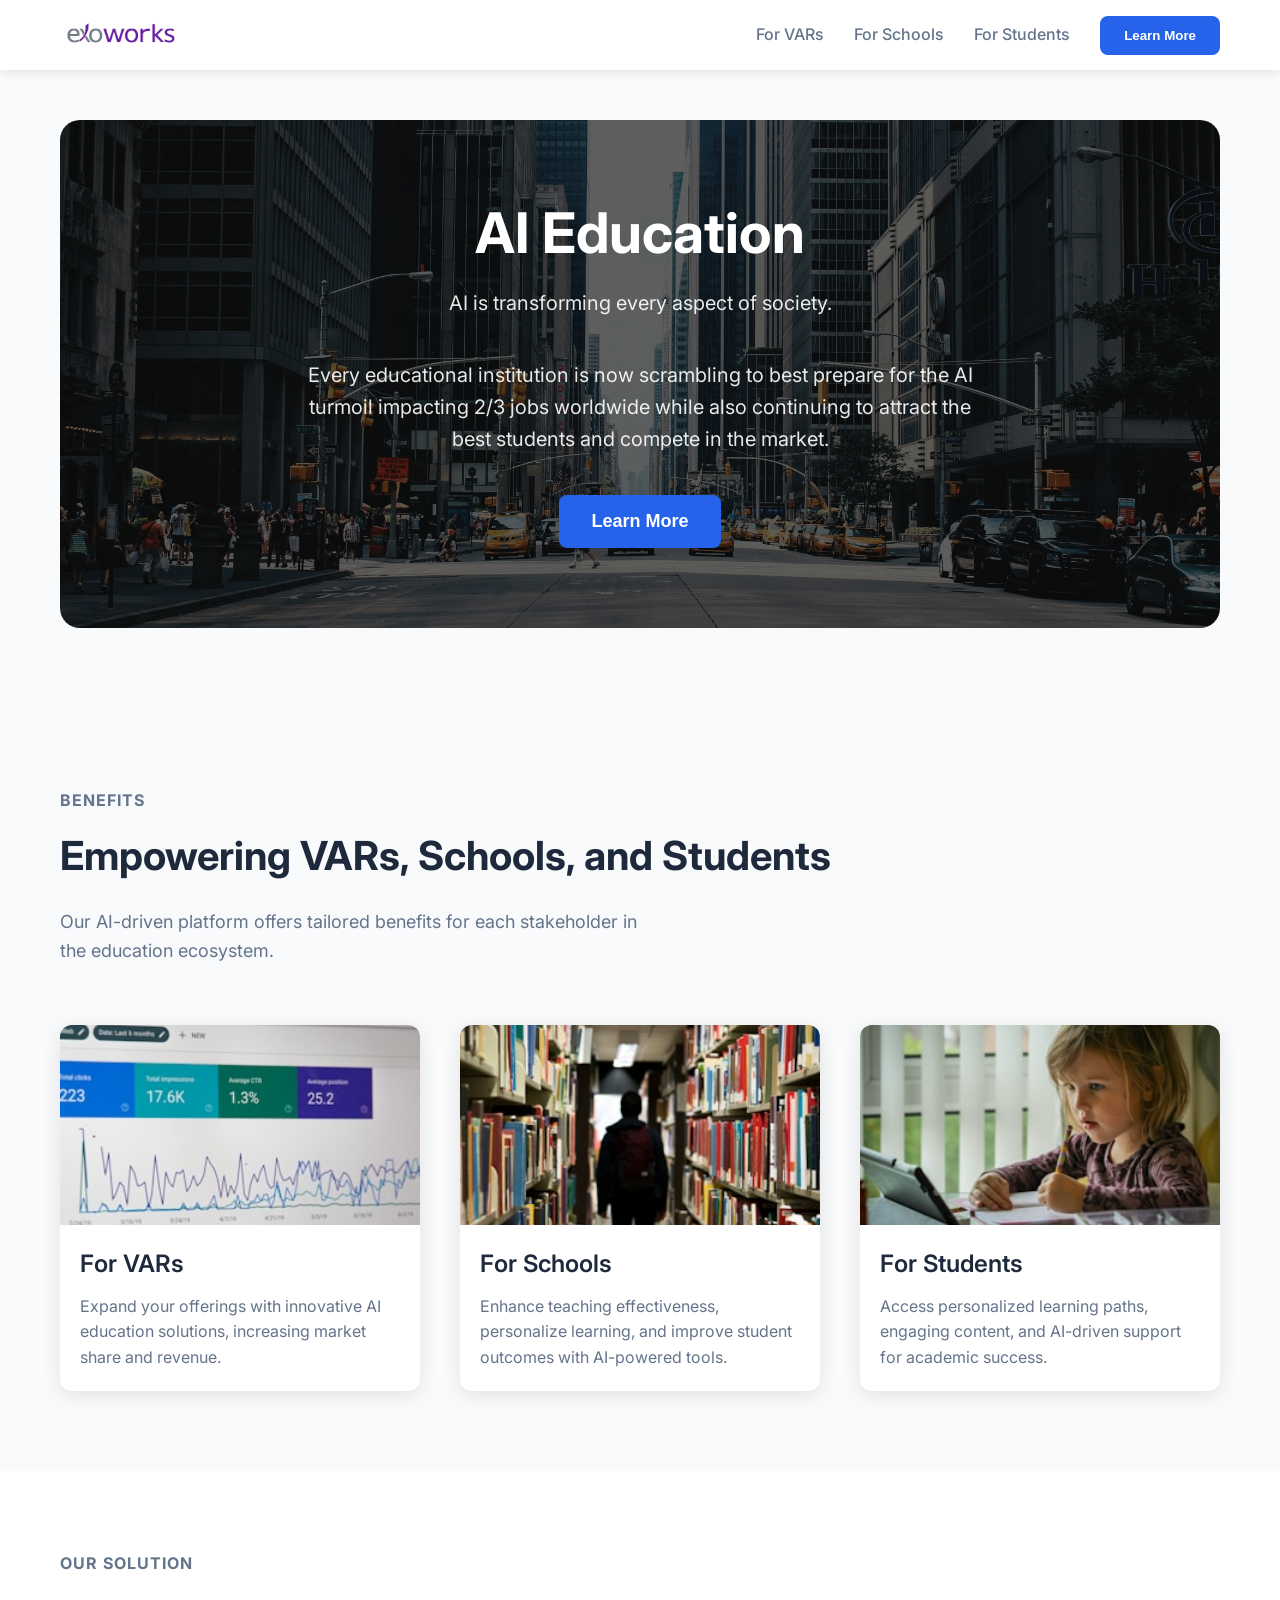
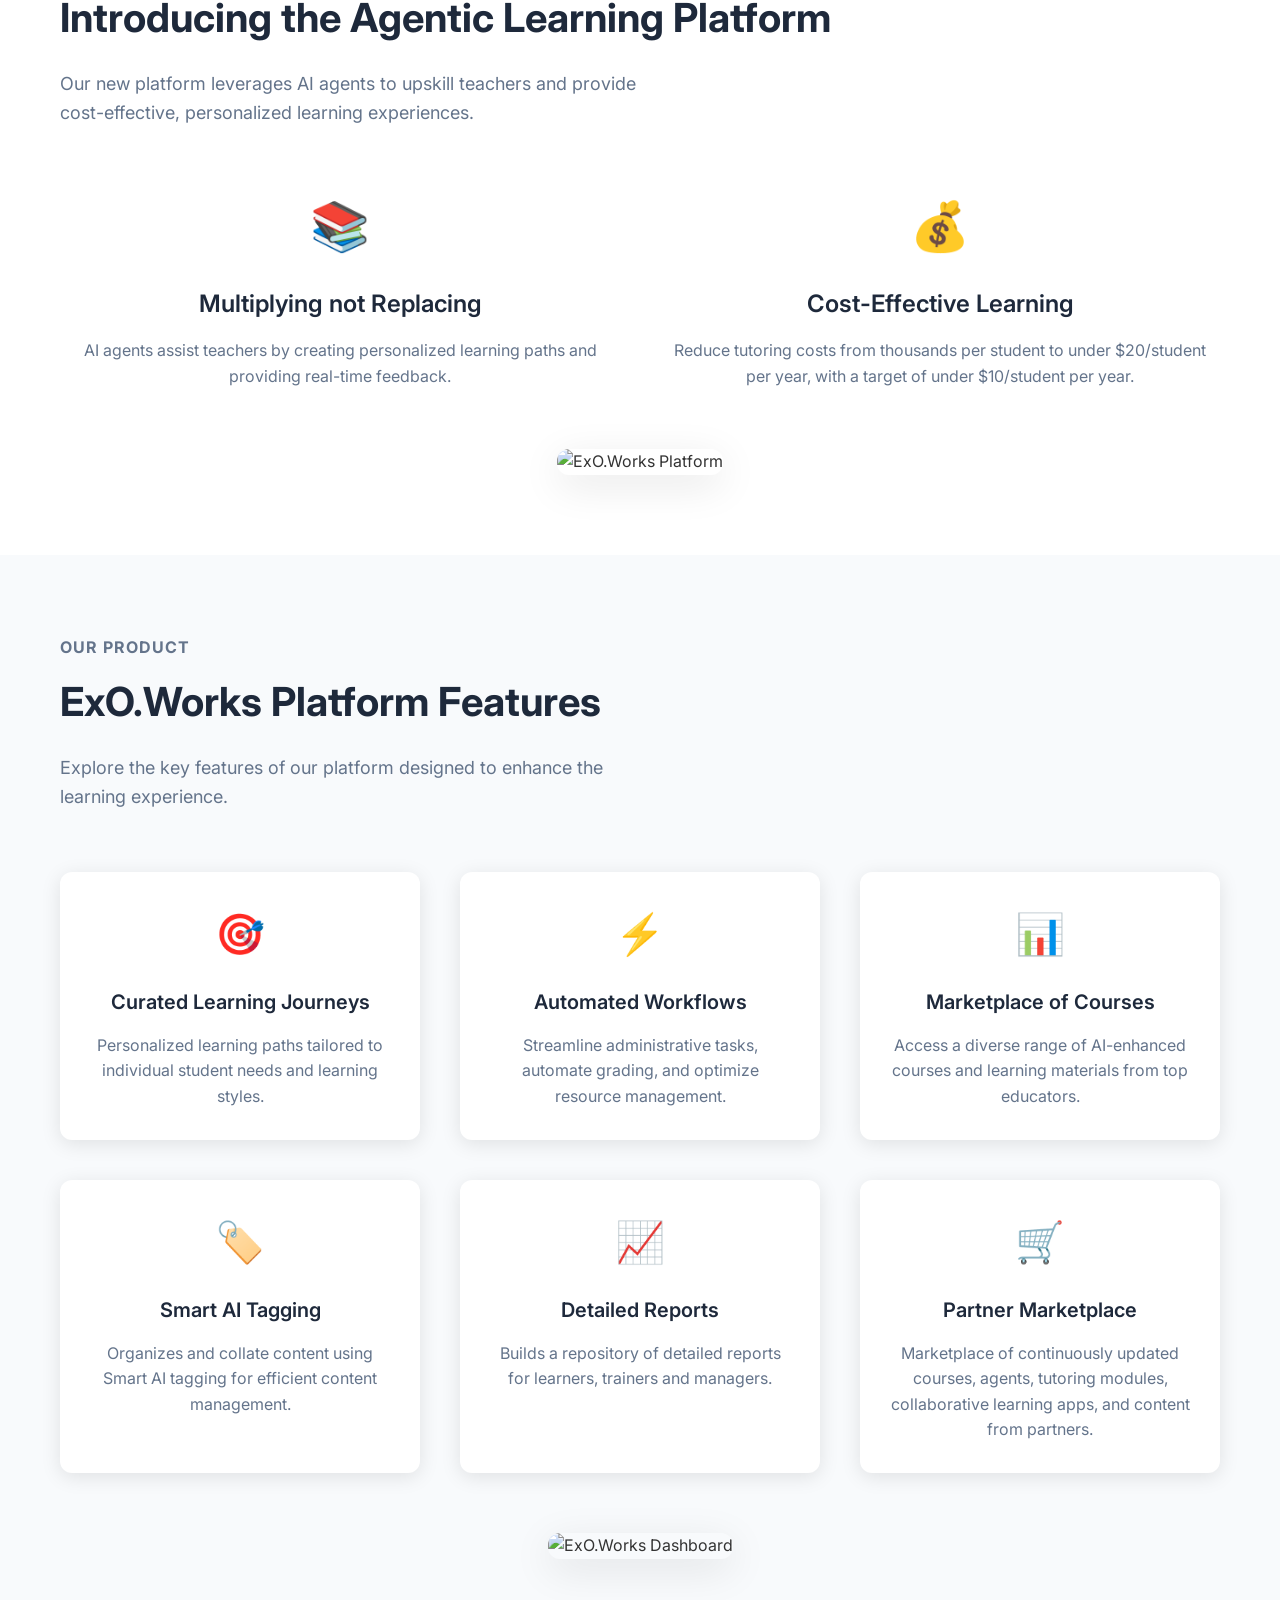
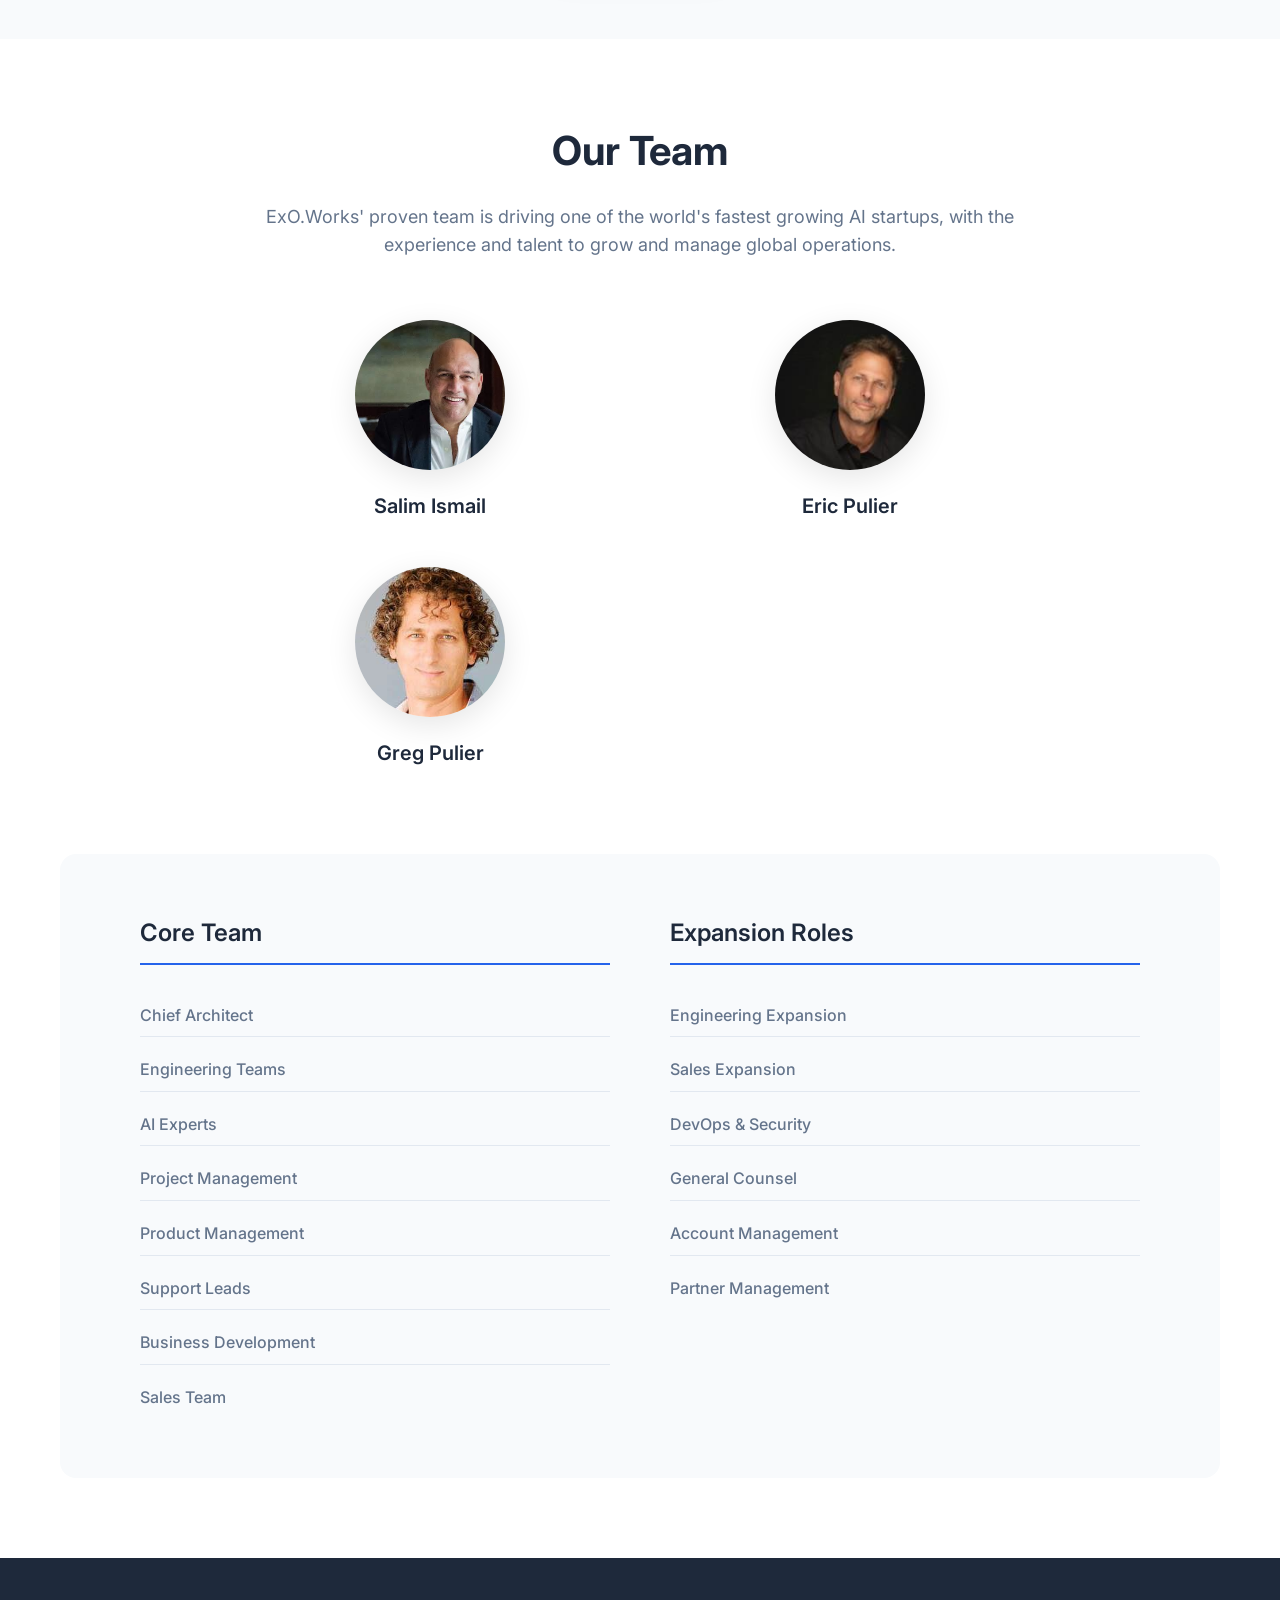
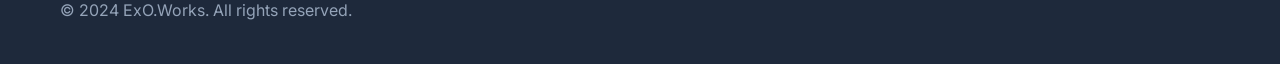
==== index.html @ 78d13263 "Add files via upload Site V1.1" ====
<!DOCTYPE html>
<html lang="en">
<head>
    <meta charset="UTF-8">
    <meta name="viewport" content="width=device-width, initial-scale=1.0">
    <title>ExO.Works - Transforming Education with AI</title>
    <link rel="stylesheet" href="styles.css">
    <link href="https://fonts.googleapis.com/css2?family=Inter:wght@300;400;500;600;700&display=swap" rel="stylesheet">
</head>
<body>
    <!-- Navigation -->
    <nav class="navbar">
        <div class="nav-container">
            <div class="nav-logo">
                <img src="images/ExOWorks.png" alt="ExO.Works" class="logo-img">
            </div>
            <div class="nav-links">
                <a href="#vars">For VARs</a>
                <a href="#schools">For Schools</a>
                <a href="#students">For Students</a>
                <button class="btn-primary" onclick="document.getElementById('benefits').scrollIntoView({behavior: 'smooth'})">Learn More</button>
            </div>
        </div>
    </nav>

    <!-- Hero Section -->
    <section class="hero">
        <div class="hero-container">
            <div class="hero-image-container">
                <div class="hero-content">
                    <h1>AI Education</h1>
                    <p>AI is transforming every aspect of society.</p>
                    <p>Every educational institution is now scrambling to best prepare for the AI turmoil impacting 2/3 jobs worldwide while also continuing to attract the best students and compete in the market.</p>
                    <button class="btn-primary btn-large" onclick="document.getElementById('benefits').scrollIntoView({behavior: 'smooth'})">Learn More</button>
                </div>
            </div>
        </div>
    </section>

    <!-- Benefits Section -->
    <section class="benefits" id="benefits">
        <div class="container">
            <h2>Benefits</h2>
            <h3>Empowering VARs, Schools, and Students</h3>
            <p>Our AI-driven platform offers tailored benefits for each stakeholder in the education ecosystem.</p>
            
            <div class="benefits-grid">
                <div class="benefit-card" id="vars">
                    <div class="benefit-image">
                        <img src="images/for-vars.jpg" alt="For VARs">
                    </div>
                    <h4>For VARs</h4>
                    <p>Expand your offerings with innovative AI education solutions, increasing market share and revenue.</p>
                </div>
                
                <div class="benefit-card" id="schools">
                    <div class="benefit-image">
                        <img src="images/for-schools.jpg" alt="For Schools">
                    </div>
                    <h4>For Schools</h4>
                    <p>Enhance teaching effectiveness, personalize learning, and improve student outcomes with AI-powered tools.</p>
                </div>
                
                <div class="benefit-card" id="students">
                    <div class="benefit-image">
                        <img src="images/for-students.jpg" alt="For Students">
                    </div>
                    <h4>For Students</h4>
                    <p>Access personalized learning paths, engaging content, and AI-driven support for academic success.</p>
                </div>
            </div>
        </div>
    </section>

    <!-- Solution Section -->
    <section class="solution">
        <div class="container">
            <h2>Our Solution</h2>
            <h3>Introducing the Agentic Learning Platform</h3>
            <p>Our new platform leverages AI agents to upskill teachers and provide cost-effective, personalized learning experiences.</p>
            
            <div class="solution-features">
                <div class="feature">
                    <div class="feature-icon">📚</div>
                    <h4>Multiplying not Replacing</h4>
                    <p>AI agents assist teachers by creating personalized learning paths and providing real-time feedback.</p>
                </div>
                
                <div class="feature">
                    <div class="feature-icon">💰</div>
                    <h4>Cost-Effective Learning</h4>
                    <p>Reduce tutoring costs from thousands per student to under $20/student per year, with a target of under $10/student per year.</p>
                </div>
            </div>
            
            <div class="solution-image">
                <img src="images/solution_platform.png" alt="ExO.Works Platform">
            </div>
        </div>
    </section>

    <!-- Product Section -->
    <section class="product">
        <div class="container">
            <h2>Our Product</h2>
            <h3>ExO.Works Platform Features</h3>
            <p>Explore the key features of our platform designed to enhance the learning experience.</p>
            
            <div class="product-grid">
                <div class="product-feature">
                    <div class="feature-icon">🎯</div>
                    <h4>Curated Learning Journeys</h4>
                    <p>Personalized learning paths tailored to individual student needs and learning styles.</p>
                </div>
                
                <div class="product-feature">
                    <div class="feature-icon">⚡</div>
                    <h4>Automated Workflows</h4>
                    <p>Streamline administrative tasks, automate grading, and optimize resource management.</p>
                </div>
                
                <div class="product-feature">
                    <div class="feature-icon">📊</div>
                    <h4>Marketplace of Courses</h4>
                    <p>Access a diverse range of AI-enhanced courses and learning materials from top educators.</p>
                </div>
                
                <div class="product-feature">
                    <div class="feature-icon">🏷️</div>
                    <h4>Smart AI Tagging</h4>
                    <p>Organizes and collate content using Smart AI tagging for efficient content management.</p>
                </div>
                
                <div class="product-feature">
                    <div class="feature-icon">📈</div>
                    <h4>Detailed Reports</h4>
                    <p>Builds a repository of detailed reports for learners, trainers and managers.</p>
                </div>
                
                <div class="product-feature">
                    <div class="feature-icon">🛒</div>
                    <h4>Partner Marketplace</h4>
                    <p>Marketplace of continuously updated courses, agents, tutoring modules, collaborative learning apps, and content from partners.</p>
                </div>
            </div>
            
            <div class="dashboard-preview">
                <img src="images/dashboard.png" alt="ExO.Works Dashboard">
            </div>
        </div>
    </section>

    <!-- Team Section -->
    <section class="team">
        <div class="container">
            <h2>Our Team</h2>
            <p>ExO.Works' proven team is driving one of the world's fastest growing AI startups, with the experience and talent to grow and manage global operations.</p>
            
            <div class="team-grid">
                <div class="team-member">
                    <div class="member-photo">
                        <img src="images/salim_ismail.jpg" alt="Salim Ismail">
                    </div>
                    <h4>Salim Ismail</h4>
                </div>
                
                <div class="team-member">
                    <div class="member-photo">
                        <img src="images/eric_pulier.jpg" alt="Eric Pulier">
                    </div>
                    <h4>Eric Pulier</h4>
                </div>
                
                <div class="team-member">
                    <div class="member-photo">
                        <img src="images/greg_pulier.jpg" alt="Greg Pulier">
                    </div>
                    <h4>Greg Pulier</h4>
                </div>
            </div>
            
            <!-- Team Positions Section -->
            <div class="team-positions">
                <div class="positions-container">
                    <div class="position-category">
                        <h3>Core Team</h3>
                        <div class="positions-list">
                            <div class="position-item">Chief Architect</div>
                            <div class="position-item">Engineering Teams</div>
                            <div class="position-item">AI Experts</div>
                            <div class="position-item">Project Management</div>
                            <div class="position-item">Product Management</div>
                            <div class="position-item">Support Leads</div>
                            <div class="position-item">Business Development</div>
                            <div class="position-item">Sales Team</div>
                        </div>
                    </div>
                    
                    <div class="position-category">
                        <h3>Expansion Roles</h3>
                        <div class="positions-list">
                            <div class="position-item">Engineering Expansion</div>
                            <div class="position-item">Sales Expansion</div>
                            <div class="position-item">DevOps & Security</div>
                            <div class="position-item">General Counsel</div>
                            <div class="position-item">Account Management</div>
                            <div class="position-item">Partner Management</div>
                        </div>
                    </div>
                </div>
            </div>
        </div>
    </section>

    <!-- CTA Section - Hidden for now -->
    <!--
    <section class="cta">
        <div class="container">
            <h2>Ready to Transform Education with AI?</h2>
            <p>Contact us to learn more about our platform and request a demo.</p>
            
            <div class="cta-form">
                <input type="email" placeholder="Your Email" class="email-input">
                <button class="btn-primary">Request a Demo</button>
            </div>
        </div>
    </section>
    -->

    <!-- Footer -->
    <footer class="footer">
        <div class="container">
            <div class="footer-content">
                <p>&copy; 2024 ExO.Works. All rights reserved.</p>
            </div>
        </div>
    </footer>
</body>
</html>
---- styles.css ----
* {
    margin: 0;
    padding: 0;
    box-sizing: border-box;
}

body {
    font-family: 'Inter', sans-serif;
    line-height: 1.6;
    color: #333;
}

.container {
    max-width: 1200px;
    margin: 0 auto;
    padding: 0 20px;
}

/* Navigation */
.navbar {
    background: white;
    box-shadow: 0 2px 10px rgba(0,0,0,0.1);
    position: fixed;
    top: 0;
    width: 100%;
    z-index: 1000;
}

.nav-container {
    max-width: 1200px;
    margin: 0 auto;
    padding: 0 20px;
    display: flex;
    justify-content: space-between;
    align-items: center;
    height: 70px;
}

.nav-logo {
    display: flex;
    align-items: center;
}

.logo-img {
    height: 80px;
    width: auto;
}

.nav-links {
    display: flex;
    align-items: center;
    gap: 30px;
}

.nav-links a {
    text-decoration: none;
    color: #64748b;
    font-weight: 500;
    transition: color 0.3s;
}

.nav-links a:hover {
    color: #2563eb;
}

.btn-primary {
    background: #2563eb;
    color: white;
    border: none;
    padding: 12px 24px;
    border-radius: 8px;
    font-weight: 600;
    cursor: pointer;
    transition: background 0.3s;
}

.btn-primary:hover {
    background: #1d4ed8;
}

.btn-large {
    padding: 16px 32px;
    font-size: 18px;
}

/* Hero Section */
.hero {
    background: #f8fafc;
    padding: 120px 0 80px;
}

.hero-container {
    max-width: 1200px;
    margin: 0 auto;
    padding: 0 20px;
}

.hero-image-container {
    background: linear-gradient(rgba(0, 0, 0, 0.6), rgba(0, 0, 0, 0.6)), url('images/hero-background.jpg') center/cover;
    border-radius: 20px;
    color: white;
    padding: 80px 40px;
    text-align: center;
    position: relative;
    overflow: hidden;
}

.hero-content {
    position: relative;
    z-index: 2;
}

.hero h1 {
    font-size: 3.5rem;
    font-weight: 700;
    margin-bottom: 20px;
    line-height: 1.2;
}

.hero p {
    font-size: 1.25rem;
    margin-bottom: 40px;
    opacity: 0.9;
    max-width: 700px;
    margin-left: auto;
    margin-right: auto;
}

.hero-subtitle {
    font-size: 1rem;
    opacity: 0.8;
    margin-bottom: 40px !important;
}

.hero-stats {
    margin-top: 60px;
    opacity: 0.8;
}

/* Benefits Section */
.benefits {
    padding: 80px 0;
    background: #f8fafc;
}

.benefits h2 {
    font-size: 1rem;
    color: #64748b;
    text-transform: uppercase;
    letter-spacing: 1px;
    margin-bottom: 10px;
}

.benefits h3 {
    font-size: 2.5rem;
    font-weight: 700;
    margin-bottom: 20px;
    color: #1e293b;
}

.benefits > .container > p {
    font-size: 1.125rem;
    color: #64748b;
    margin-bottom: 60px;
    max-width: 600px;
}

.benefits-grid {
    display: grid;
    grid-template-columns: repeat(auto-fit, minmax(350px, 1fr));
    gap: 40px;
}

.benefit-card {
    background: white;
    border-radius: 12px;
    overflow: hidden;
    box-shadow: 0 4px 20px rgba(0,0,0,0.1);
    transition: transform 0.3s;
}

.benefit-card:hover {
    transform: translateY(-5px);
}

.benefit-image {
    height: 200px;
    overflow: hidden;
}

.benefit-image img {
    width: 100%;
    height: 100%;
    object-fit: cover;
}

.benefit-card h4 {
    font-size: 1.5rem;
    font-weight: 600;
    margin: 20px 20px 10px;
    color: #1e293b;
}

.benefit-card p {
    color: #64748b;
    margin: 0 20px 20px;
    line-height: 1.6;
}

/* Solution Section */
.solution {
    padding: 80px 0;
}

.solution h2 {
    font-size: 1rem;
    color: #64748b;
    text-transform: uppercase;
    letter-spacing: 1px;
    margin-bottom: 10px;
}

.solution h3 {
    font-size: 2.5rem;
    font-weight: 700;
    margin-bottom: 20px;
    color: #1e293b;
}

.solution > .container > p {
    font-size: 1.125rem;
    color: #64748b;
    margin-bottom: 60px;
    max-width: 600px;
}

.solution-features {
    display: grid;
    grid-template-columns: repeat(auto-fit, minmax(300px, 1fr));
    gap: 40px;
    margin-bottom: 60px;
}

.feature {
    text-align: center;
}

.feature-icon {
    font-size: 3rem;
    margin-bottom: 20px;
}

.feature h4 {
    font-size: 1.5rem;
    font-weight: 600;
    margin-bottom: 15px;
    color: #1e293b;
}

.feature p {
    color: #64748b;
    line-height: 1.6;
}

.solution-image {
    text-align: center;
}

.solution-image img {
    max-width: 100%;
    height: auto;
    border-radius: 12px;
    box-shadow: 0 10px 40px rgba(0,0,0,0.1);
}

/* Product Section */
.product {
    padding: 80px 0;
    background: #f8fafc;
}

.product h2 {
    font-size: 1rem;
    color: #64748b;
    text-transform: uppercase;
    letter-spacing: 1px;
    margin-bottom: 10px;
}

.product h3 {
    font-size: 2.5rem;
    font-weight: 700;
    margin-bottom: 20px;
    color: #1e293b;
}

.product > .container > p {
    font-size: 1.125rem;
    color: #64748b;
    margin-bottom: 60px;
    max-width: 600px;
}

.product-grid {
    display: grid;
    grid-template-columns: repeat(auto-fit, minmax(300px, 1fr));
    gap: 40px;
    margin-bottom: 60px;
}

.product-feature {
    background: white;
    padding: 30px;
    border-radius: 12px;
    box-shadow: 0 4px 20px rgba(0,0,0,0.1);
    text-align: center;
}

.product-feature .feature-icon {
    font-size: 2.5rem;
    margin-bottom: 20px;
}

.product-feature h4 {
    font-size: 1.25rem;
    font-weight: 600;
    margin-bottom: 15px;
    color: #1e293b;
}

.product-feature p {
    color: #64748b;
    line-height: 1.6;
}

.dashboard-preview {
    text-align: center;
}

.dashboard-preview img {
    max-width: 100%;
    height: auto;
    border-radius: 12px;
    box-shadow: 0 10px 40px rgba(0,0,0,0.1);
}

/* Team Section */
.team {
    padding: 80px 0;
}

.team h2 {
    font-size: 2.5rem;
    font-weight: 700;
    margin-bottom: 20px;
    color: #1e293b;
    text-align: center;
}

.team > .container > p {
    font-size: 1.125rem;
    color: #64748b;
    margin-bottom: 60px;
    text-align: center;
    max-width: 800px;
    margin-left: auto;
    margin-right: auto;
}

.team-grid {
    display: grid;
    grid-template-columns: repeat(auto-fit, minmax(250px, 1fr));
    gap: 40px;
    max-width: 800px;
    margin: 0 auto;
}

.team-member {
    text-align: center;
}

.member-photo {
    width: 150px;
    height: 150px;
    border-radius: 50%;
    overflow: hidden;
    margin: 0 auto 20px;
    box-shadow: 0 8px 30px rgba(0,0,0,0.1);
}

.member-photo img {
    width: 100%;
    height: 100%;
    object-fit: cover;
}

.team-member h4 {
    font-size: 1.25rem;
    font-weight: 600;
    margin-bottom: 5px;
    color: #1e293b;
}

.team-member p {
    color: #64748b;
}

/* Team Positions */
.team-positions {
    margin-top: 80px;
    background: #f8fafc;
    padding: 60px 40px;
    border-radius: 16px;
}

.positions-container {
    display: grid;
    grid-template-columns: repeat(auto-fit, minmax(300px, 1fr));
    gap: 60px;
    max-width: 1000px;
    margin: 0 auto;
}

.position-category {
    text-align: left;
}

.position-category h3 {
    font-size: 1.5rem;
    font-weight: 600;
    margin-bottom: 30px;
    color: #1e293b;
    border-bottom: 2px solid #2563eb;
    padding-bottom: 10px;
}

.positions-list {
    display: flex;
    flex-direction: column;
    gap: 12px;
}

.position-item {
    color: #64748b;
    font-weight: 500;
    padding: 8px 0;
    border-bottom: 1px solid #e2e8f0;
}

.position-item:last-child {
    border-bottom: none;
}

/* CTA Section */
.cta {
    padding: 80px 0;
    background: linear-gradient(135deg, #0f766e 0%, #0891b2 100%);
    color: white;
    text-align: center;
}

.cta h2 {
    font-size: 2.5rem;
    font-weight: 700;
    margin-bottom: 20px;
}

.cta p {
    font-size: 1.125rem;
    margin-bottom: 40px;
    opacity: 0.9;
}

.cta-form {
    display: flex;
    justify-content: center;
    gap: 15px;
    max-width: 500px;
    margin: 0 auto;
}

.email-input {
    flex: 1;
    padding: 16px 20px;
    border: none;
    border-radius: 8px;
    font-size: 16px;
}

.email-input:focus {
    outline: none;
    box-shadow: 0 0 0 3px rgba(255,255,255,0.3);
}

/* Footer */
.footer {
    background: #1e293b;
    color: white;
    padding: 40px 0;
    text-align: center;
}

.footer-content {
    display: flex;
    justify-content: space-between;
    align-items: center;
}

.footer-links {
    display: flex;
    gap: 20px;
}

.footer-links a {
    color: #94a3b8;
    text-decoration: none;
    transition: color 0.3s;
}

.footer-links a:hover {
    color: white;
}

.footer p {
    color: #94a3b8;
    margin: 0;
}

/* Responsive Design */
@media (max-width: 768px) {
    .nav-links {
        display: none;
    }
    
    .hero h1 {
        font-size: 2.5rem;
    }
    
    .benefits h3,
    .solution h3,
    .product h3 {
        font-size: 2rem;
    }
    
    .benefits-grid,
    .product-grid {
        grid-template-columns: 1fr;
    }
    
    .cta-form {
        flex-direction: column;
    }
    
    .footer-content {
        flex-direction: column;
        gap: 20px;
    }
}

@media (max-width: 480px) {
    .hero h1 {
        font-size: 2rem;
    }
    
    .hero p {
        font-size: 1rem;
    }
    
    .team-grid {
        grid-template-columns: 1fr;
    }
}
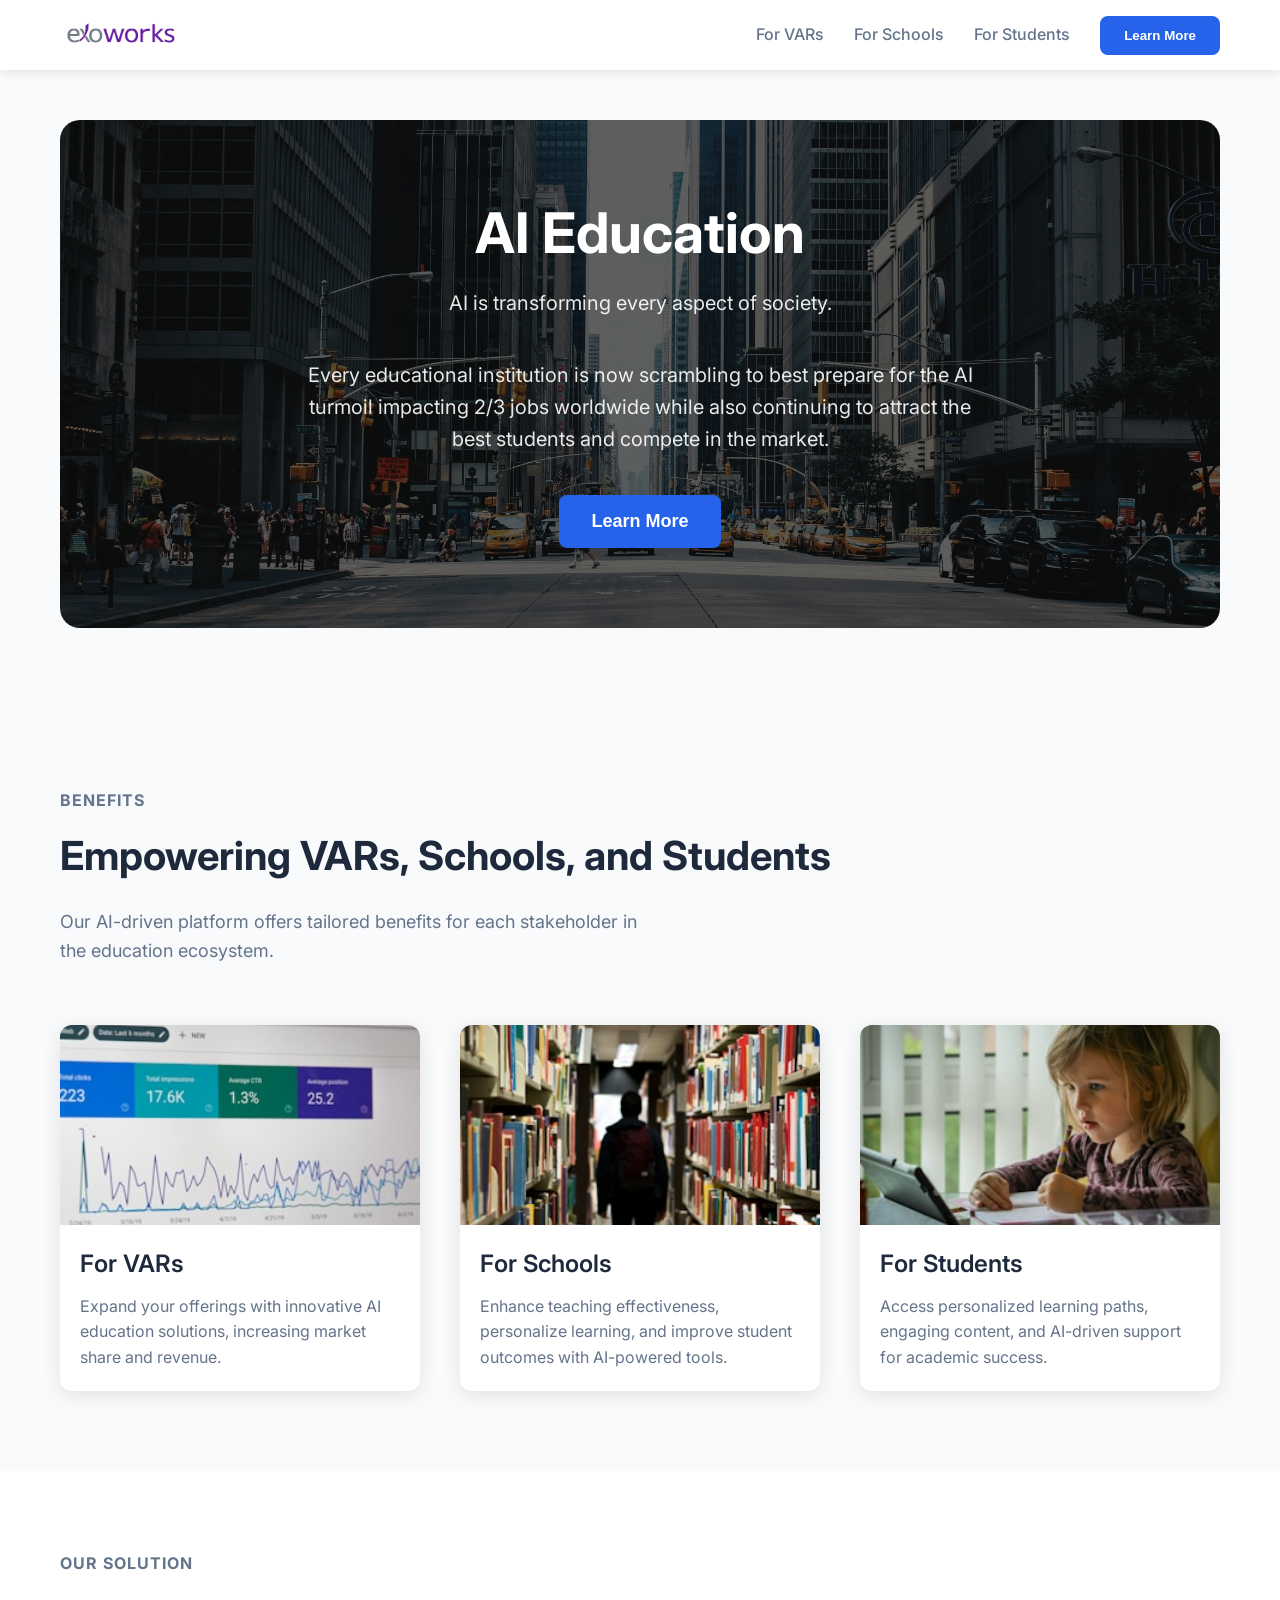
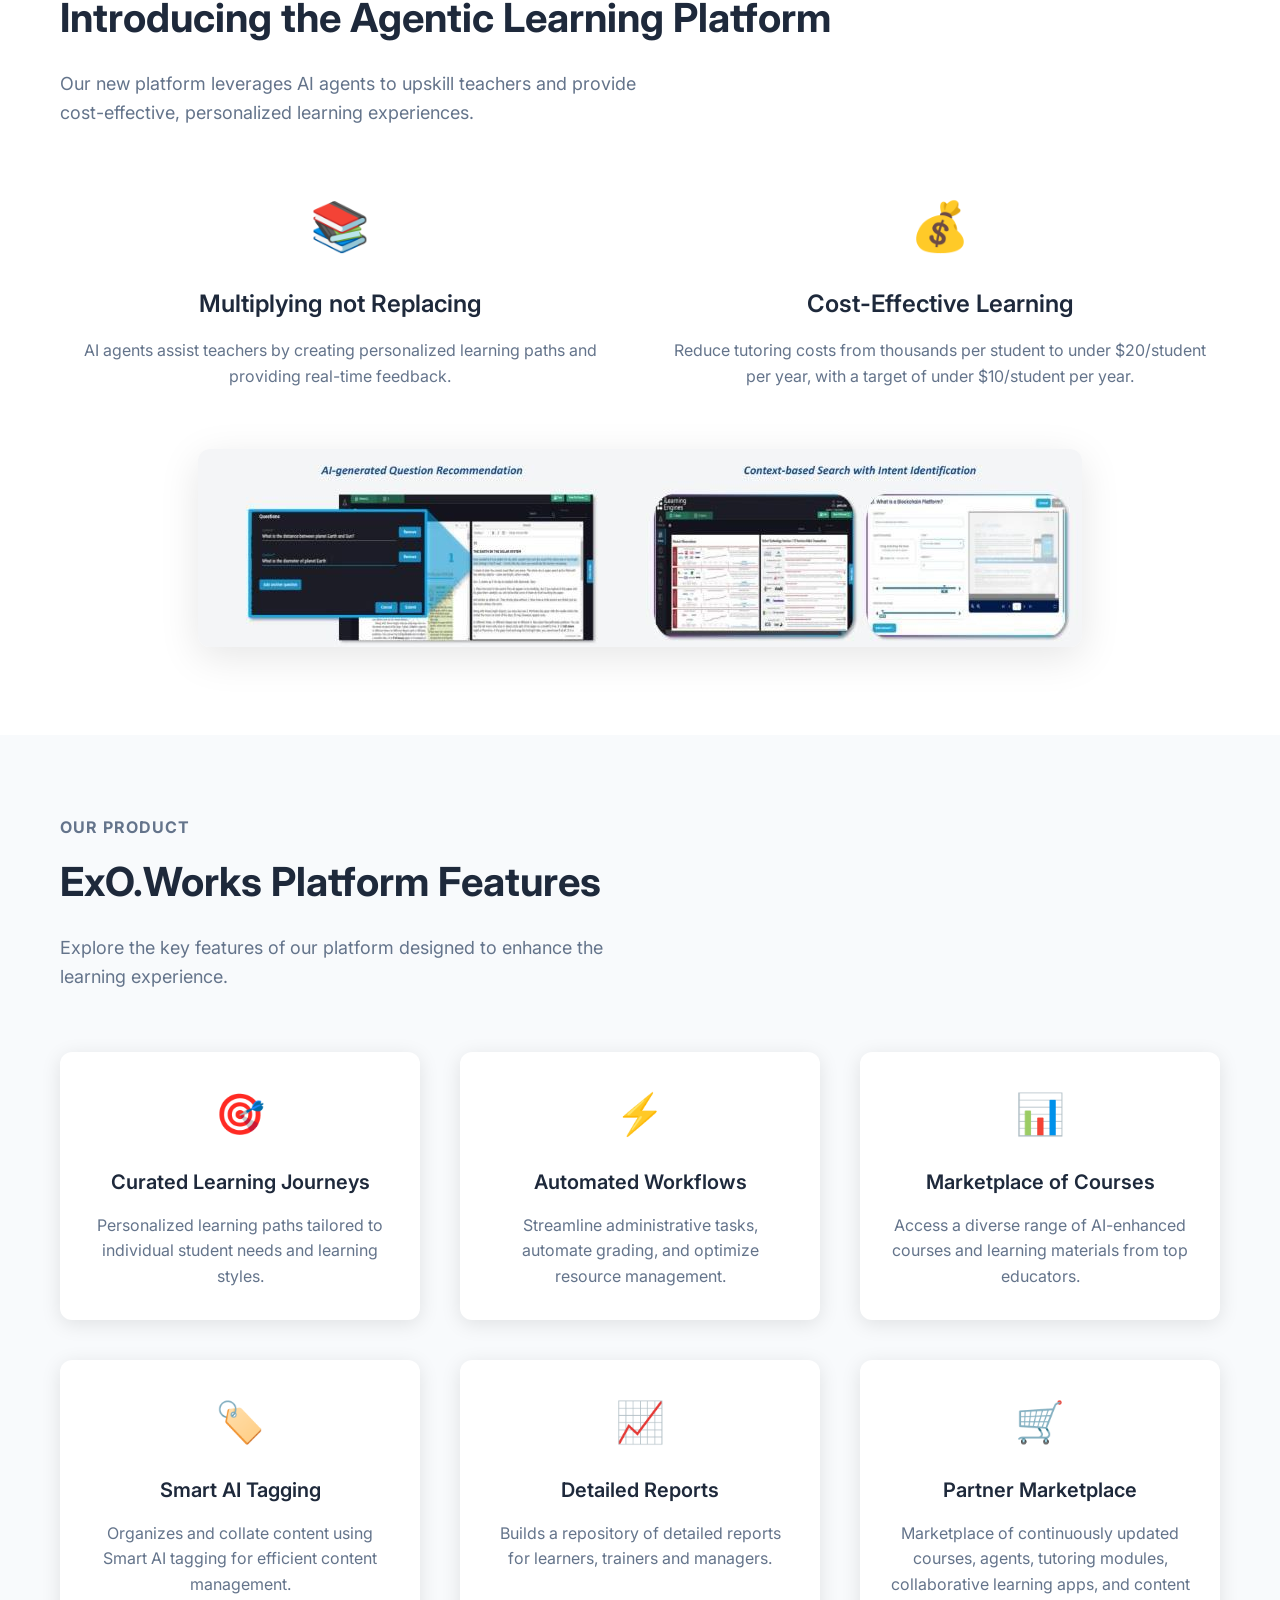
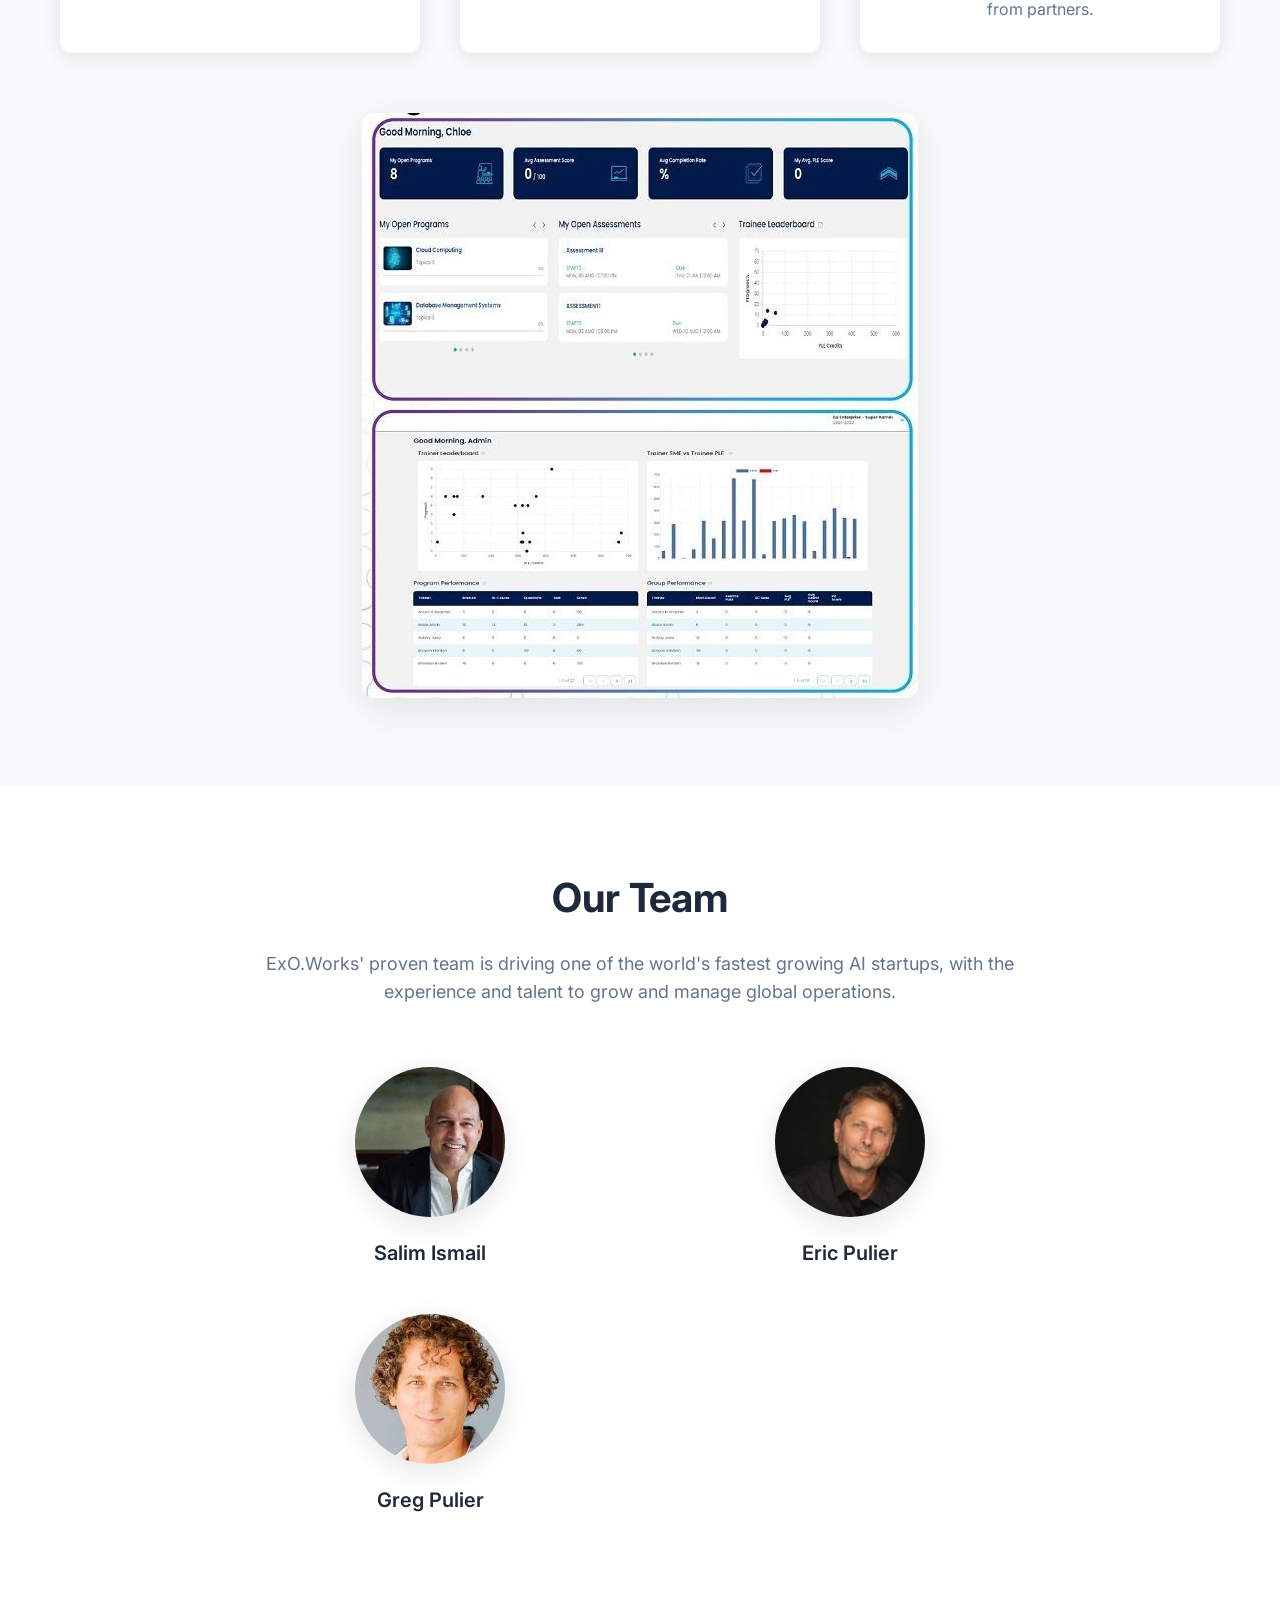
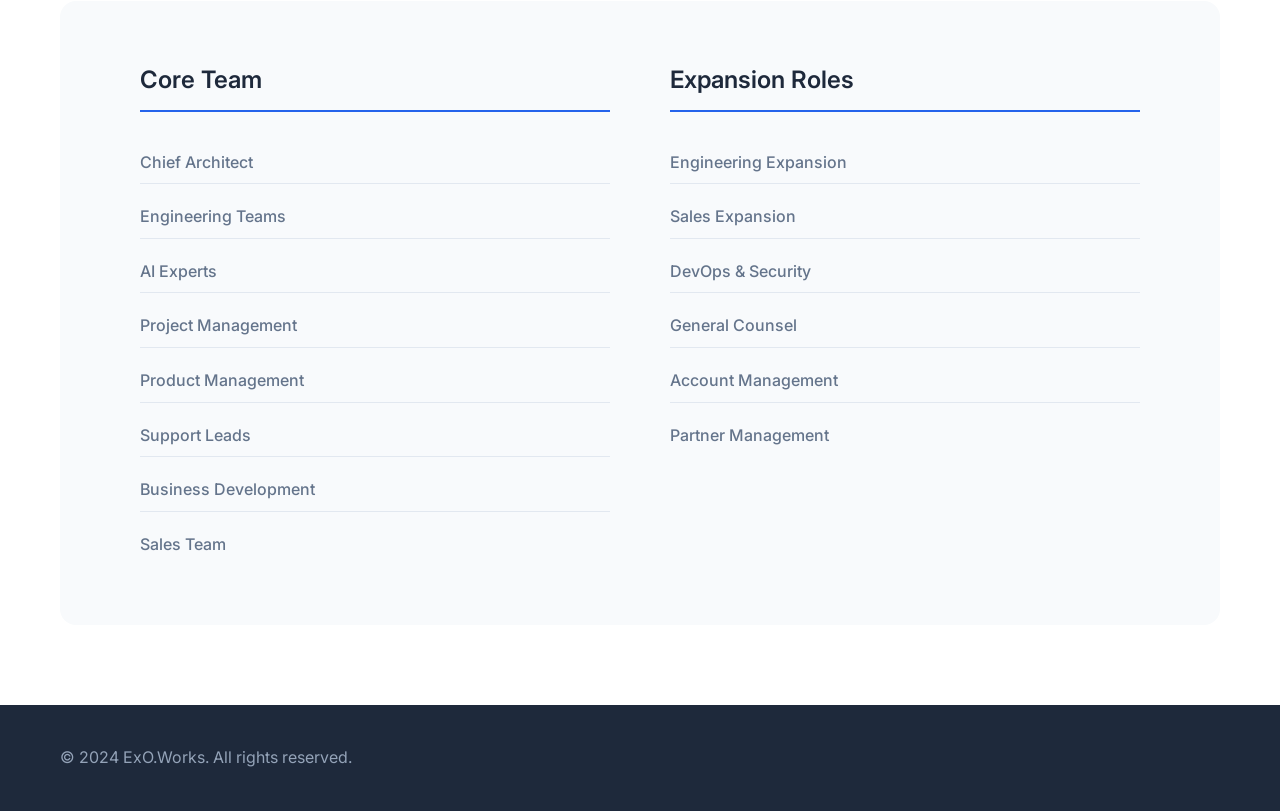
==== commit 181a9585: "Update index.html png to jpg" ====
--- a/index.html
+++ b/index.html
@@ -94,7 +94,7 @@
             </div>
             
             <div class="solution-image">
-                <img src="images/solution_platform.png" alt="ExO.Works Platform">
+                <img src="images/solution_platform.jpg" alt="ExO.Works Platform">
             </div>
         </div>
     </section>
@@ -145,7 +145,7 @@
             </div>
             
             <div class="dashboard-preview">
-                <img src="images/dashboard.png" alt="ExO.Works Dashboard">
+                <img src="images/dashboard.jpg" alt="ExO.Works Dashboard">
             </div>
         </div>
     </section>
@@ -236,4 +236,4 @@
         </div>
     </footer>
 </body>
-</html> +</html> 
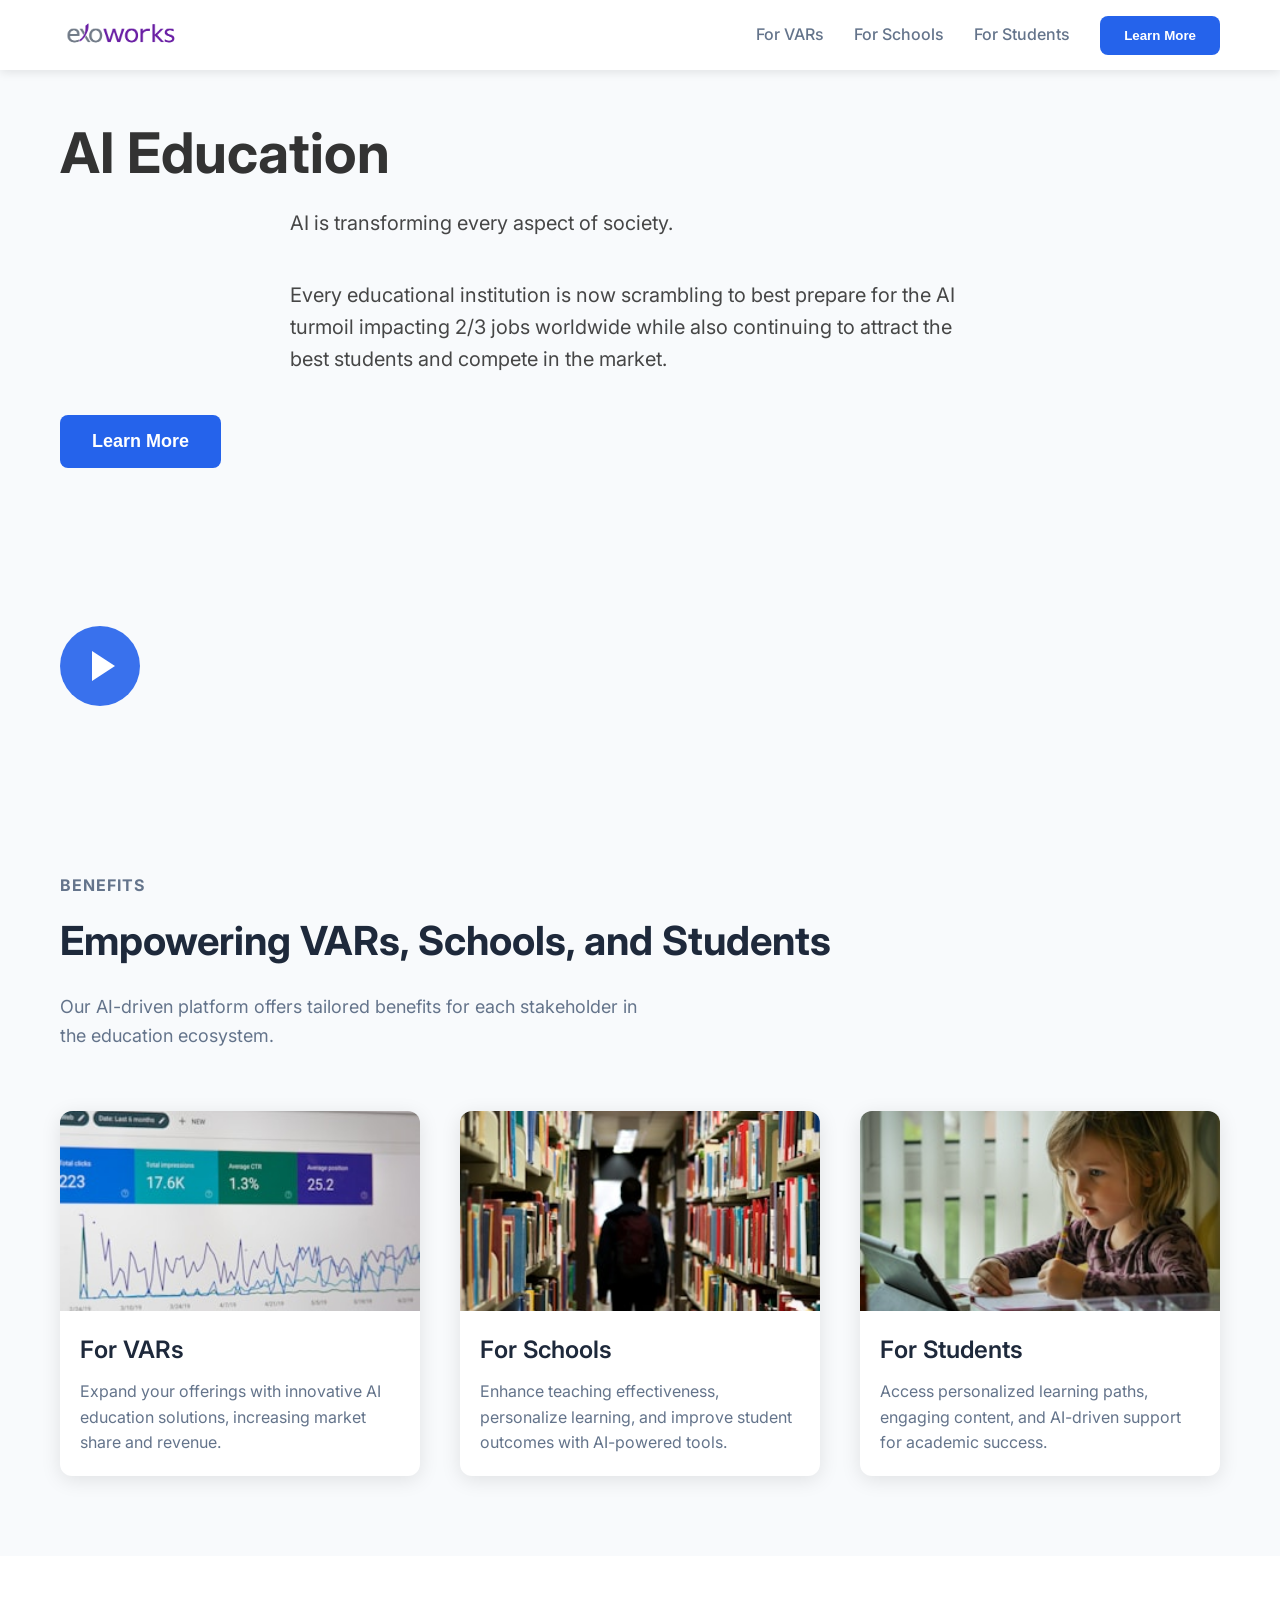
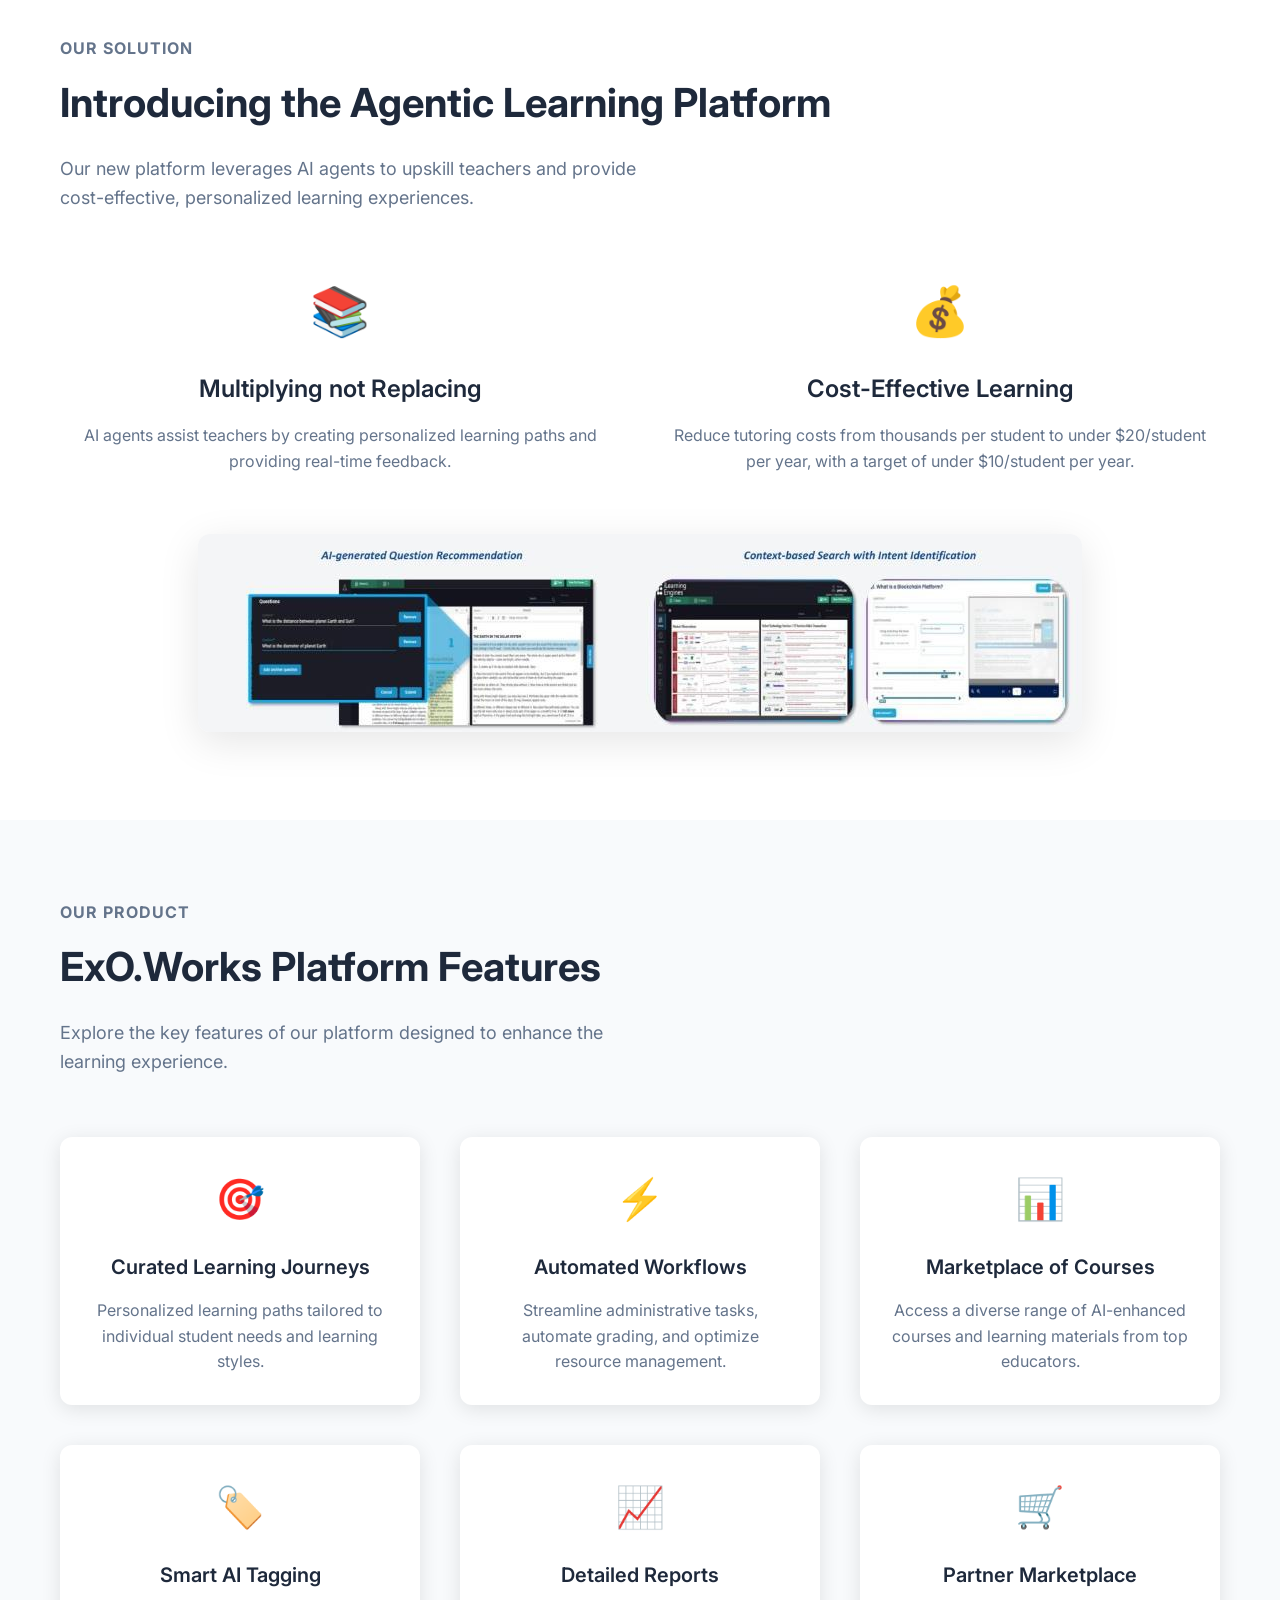
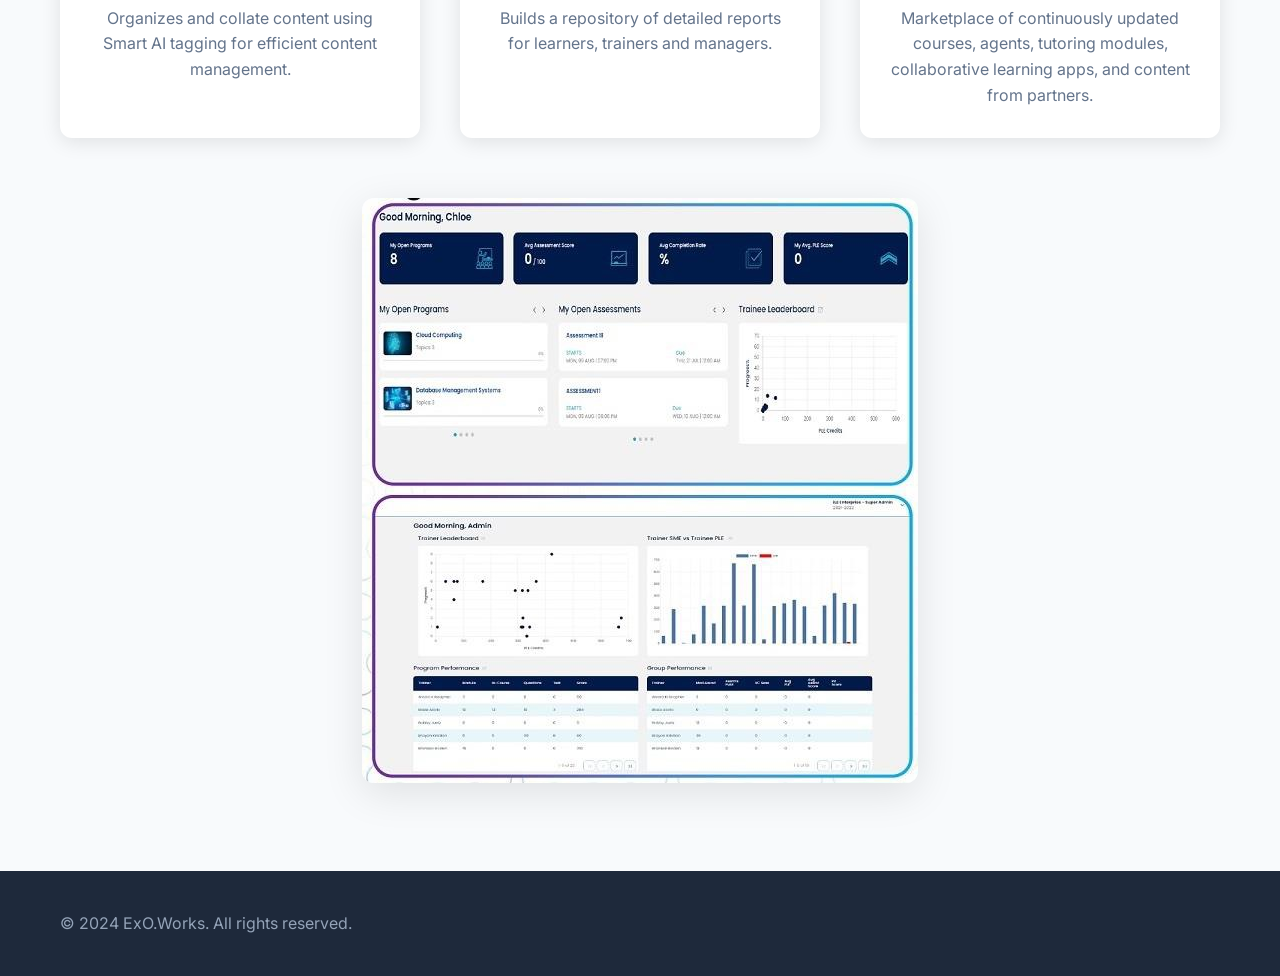
==== commit dda0dc51: "Update index.html +video -team" ====
--- a/index.html
+++ b/index.html
@@ -4,6 +4,7 @@
     <meta charset="UTF-8">
     <meta name="viewport" content="width=device-width, initial-scale=1.0">
     <title>ExO.Works - Transforming Education with AI</title>
+    <link rel="icon" type="image/svg+xml" href="data:image/svg+xml,%3Csvg xmlns='http://www.w3.org/2000/svg' viewBox='0 0 100 100'%3E%3Ccircle cx='50' cy='50' r='45' fill='%232563eb'/%3E%3Ctext x='50' y='65' font-family='Inter, sans-serif' font-size='50' font-weight='600' fill='white' text-anchor='middle'%3Ee%3C/text%3E%3C/svg%3E">
     <link rel="stylesheet" href="styles.css">
     <link href="https://fonts.googleapis.com/css2?family=Inter:wght@300;400;500;600;700&display=swap" rel="stylesheet">
 </head>
@@ -26,12 +27,27 @@
     <!-- Hero Section -->
     <section class="hero">
         <div class="hero-container">
-            <div class="hero-image-container">
-                <div class="hero-content">
+            <div class="hero-content-wrapper">
+                <div class="hero-text">
                     <h1>AI Education</h1>
                     <p>AI is transforming every aspect of society.</p>
                     <p>Every educational institution is now scrambling to best prepare for the AI turmoil impacting 2/3 jobs worldwide while also continuing to attract the best students and compete in the market.</p>
                     <button class="btn-primary btn-large" onclick="document.getElementById('benefits').scrollIntoView({behavior: 'smooth'})">Learn More</button>
+                </div>
+                
+                <div class="hero-video">
+                    <div class="video-preview" onclick="playVideo(this)">
+                        <video id="heroVideo" poster="images/exoworksvideo.jpg">
+                            <source src="images/ExO Works Promo 2 Edited.mp4" type="video/mp4">
+                            Your browser does not support the video tag.
+                        </video>
+                        <div class="play-button">
+                            <svg width="80" height="80" viewBox="0 0 80 80" fill="none">
+                                <circle cx="40" cy="40" r="40" fill="rgba(37, 99, 235, 0.9)"/>
+                                <polygon points="32,25 32,55 55,40" fill="white"/>
+                            </svg>
+                        </div>
+                    </div>
                 </div>
             </div>
         </div>
@@ -150,67 +166,7 @@
         </div>
     </section>
 
-    <!-- Team Section -->
-    <section class="team">
-        <div class="container">
-            <h2>Our Team</h2>
-            <p>ExO.Works' proven team is driving one of the world's fastest growing AI startups, with the experience and talent to grow and manage global operations.</p>
-            
-            <div class="team-grid">
-                <div class="team-member">
-                    <div class="member-photo">
-                        <img src="images/salim_ismail.jpg" alt="Salim Ismail">
-                    </div>
-                    <h4>Salim Ismail</h4>
-                </div>
-                
-                <div class="team-member">
-                    <div class="member-photo">
-                        <img src="images/eric_pulier.jpg" alt="Eric Pulier">
-                    </div>
-                    <h4>Eric Pulier</h4>
-                </div>
-                
-                <div class="team-member">
-                    <div class="member-photo">
-                        <img src="images/greg_pulier.jpg" alt="Greg Pulier">
-                    </div>
-                    <h4>Greg Pulier</h4>
-                </div>
-            </div>
-            
-            <!-- Team Positions Section -->
-            <div class="team-positions">
-                <div class="positions-container">
-                    <div class="position-category">
-                        <h3>Core Team</h3>
-                        <div class="positions-list">
-                            <div class="position-item">Chief Architect</div>
-                            <div class="position-item">Engineering Teams</div>
-                            <div class="position-item">AI Experts</div>
-                            <div class="position-item">Project Management</div>
-                            <div class="position-item">Product Management</div>
-                            <div class="position-item">Support Leads</div>
-                            <div class="position-item">Business Development</div>
-                            <div class="position-item">Sales Team</div>
-                        </div>
-                    </div>
-                    
-                    <div class="position-category">
-                        <h3>Expansion Roles</h3>
-                        <div class="positions-list">
-                            <div class="position-item">Engineering Expansion</div>
-                            <div class="position-item">Sales Expansion</div>
-                            <div class="position-item">DevOps & Security</div>
-                            <div class="position-item">General Counsel</div>
-                            <div class="position-item">Account Management</div>
-                            <div class="position-item">Partner Management</div>
-                        </div>
-                    </div>
-                </div>
-            </div>
-        </div>
-    </section>
+    <!-- Video CTA Section - Removed since video is now in hero -->
 
     <!-- CTA Section - Hidden for now -->
     <!--
@@ -235,5 +191,18 @@
             </div>
         </div>
     </footer>
+
+    <script>
+        function playVideo(element) {
+            const video = element.querySelector('video');
+            const playButton = element.querySelector('.play-button');
+            
+            if (video.paused) {
+                video.controls = true;
+                video.play();
+                playButton.style.display = 'none';
+            }
+        }
+    </script>
 </body>
 </html> 
